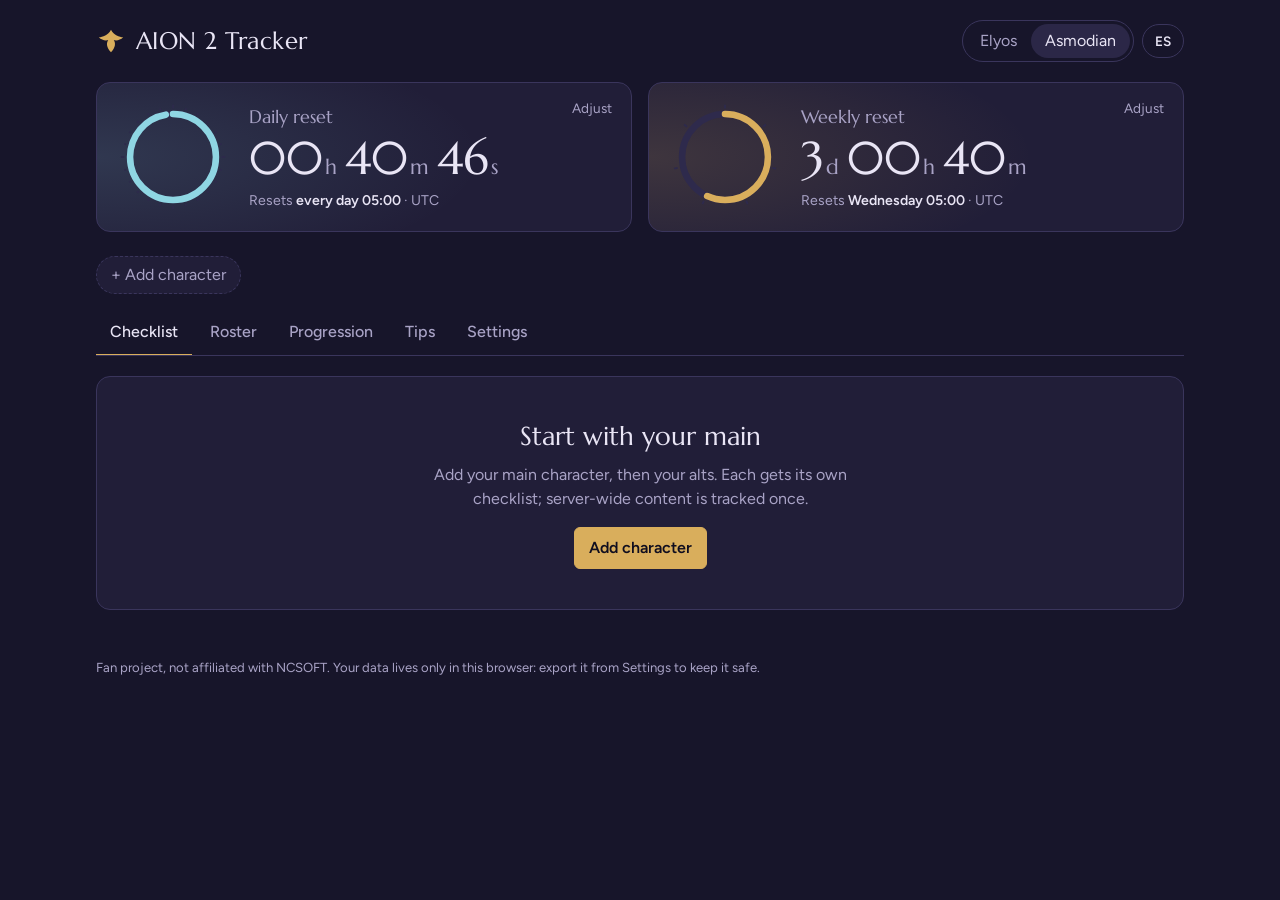
==== index.html @ 812f4cba "AION 2 Tracker: checklist diaria/semanal con contadores de reset por zona horaria" ====
<!doctype html>
<html lang="es" data-faction="asmodian">
<head>
  <meta charset="utf-8">
  <meta name="viewport" content="width=device-width, initial-scale=1">
  <title>AION 2 Tracker</title>
  <meta name="description" content="Checklist diaria y semanal de AION 2 para tu main y tus alters, con contadores de reset por zona horaria.">
  <link rel="icon" href="data:image/svg+xml,<svg xmlns='http://www.w3.org/2000/svg' viewBox='0 0 32 32'><path d='M16 4c-3 6-9 8-13 8 3 3 7 4 10 3-2 3-2 8 3 13 5-5 5-10 3-13 3 1 7 0 10-3-4 0-10-2-13-8z' fill='%23d9ae5c'/></svg>">
  <link rel="preconnect" href="https://fonts.googleapis.com">
  <link rel="preconnect" href="https://fonts.gstatic.com" crossorigin>
  <link href="https://fonts.googleapis.com/css2?family=Marcellus&family=Figtree:wght@400;500;600;700&display=swap" rel="stylesheet">
  <link rel="stylesheet" href="styles.css">
</head>
<body>
  <header class="top">
    <div class="brand">
      <svg class="brand-mark" viewBox="0 0 32 32" aria-hidden="true"><path d="M16 4c-3 6-9 8-13 8 3 3 7 4 10 3-2 3-2 8 3 13 5-5 5-10 3-13 3 1 7 0 10-3-4 0-10-2-13-8z"/></svg>
      <h1>AION 2 Tracker</h1>
    </div>
    <div class="top-actions">
      <div class="faction" role="group" aria-label="Tema">
        <button type="button" data-set-faction="elyos" data-i18n="elyos">Elyos</button>
        <button type="button" data-set-faction="asmodian" data-i18n="asmodian">Asmodian</button>
      </div>
      <button type="button" class="lang" id="langBtn">EN</button>
    </div>
  </header>

  <section class="clocks" id="clocks" aria-label="Resets"></section>

  <nav class="roster" id="roster" aria-label="Personajes"></nav>

  <nav class="tabs" role="tablist" id="tabs">
    <button role="tab" data-tab="checklist" data-i18n="tab_checklist">Checklist</button>
    <button role="tab" data-tab="overview" data-i18n="tab_overview">Roster</button>
    <button role="tab" data-tab="progress" data-i18n="tab_progress">Progresión</button>
    <button role="tab" data-tab="tips" data-i18n="tab_tips">Consejos</button>
    <button role="tab" data-tab="settings" data-i18n="tab_settings">Ajustes</button>
  </nav>

  <main id="view"></main>

  <footer class="foot">
    <p data-i18n="footer">Proyecto de fans, sin relación con NCSOFT. Tus datos se guardan solo en este navegador.</p>
  </footer>

  <dialog id="dlg"></dialog>

  <script src="data.js"></script>
  <script src="app.js"></script>
</body>
</html>
---- styles.css ----
:root {
  --font-display: "Marcellus", Georgia, serif;
  --font-body: "Figtree", system-ui, sans-serif;
  --r-sm: 6px;
  --r-lg: 14px;
}

/* Asmodian: noche del Abyss */
:root[data-faction="asmodian"] {
  --bg: #17152a;
  --bg-deep: #100e1f;
  --surface: #211e38;
  --surface-2: #2b2747;
  --line: #3a355c;
  --ink: #e9e5f5;
  --ink-soft: #a9a3c6;
  --aether: #8fd6e3;
  --gold: #d9ae5c;
  --danger: #e0707a;
  --ring-track: #2e2a4c;
  color-scheme: dark;
}

/* Elyos: cielo de Atreia */
:root[data-faction="elyos"] {
  --bg: #eaf0f3;
  --bg-deep: #dde6eb;
  --surface: #f9fbfc;
  --surface-2: #eef3f6;
  --line: #c9d6de;
  --ink: #1b2a36;
  --ink-soft: #566877;
  --aether: #16707f;
  --gold: #a0721a;
  --danger: #b43b48;
  --ring-track: #d3dee5;
  color-scheme: light;
}

* { box-sizing: border-box; }

body {
  margin: 0;
  background: var(--bg);
  color: var(--ink);
  font: 400 16px/1.5 var(--font-body);
  max-width: 1120px;
  margin-inline: auto;
  padding: 0 16px 48px;
}

h1, h2, h3 { font-family: var(--font-display); font-weight: 400; margin: 0; }
h2 { font-size: 1.6rem; }
h3 { font-size: 1.2rem; }

button, input, select, textarea { font: inherit; color: inherit; }
button { cursor: pointer; }
:focus-visible { outline: 2px solid var(--aether); outline-offset: 2px; }

.muted { color: var(--ink-soft); }

/* ---------- Top bar ---------- */
.top {
  display: flex; align-items: center; justify-content: space-between;
  gap: 12px; padding: 20px 0 8px; flex-wrap: wrap;
}
.brand { display: flex; align-items: center; gap: 10px; }
.brand h1 { font-size: 1.5rem; letter-spacing: .02em; }
.brand-mark { width: 30px; height: 30px; fill: var(--gold); }
.top-actions { display: flex; gap: 8px; align-items: center; }

.faction {
  display: inline-flex; border: 1px solid var(--line); border-radius: 999px; padding: 3px;
}
.faction button {
  border: 0; background: none; padding: 5px 14px; border-radius: 999px; color: var(--ink-soft);
}
.faction button[aria-pressed="true"] { background: var(--surface-2); color: var(--ink); }
.lang {
  border: 1px solid var(--line); background: none; border-radius: 999px; padding: 6px 12px;
  font-weight: 600; font-size: .85rem;
}

/* ---------- Reset rings (el elemento protagonista) ---------- */
.clocks {
  display: grid; grid-template-columns: 1fr 1fr; gap: 16px; margin: 12px 0 24px;
}
.clock {
  position: relative;
  display: grid; grid-template-columns: auto 1fr; align-items: center; gap: 20px;
  padding: 18px 20px;
  background:
    radial-gradient(120% 140% at 0% 50%, color-mix(in srgb, var(--aether) 14%, transparent), transparent 60%),
    var(--surface);
  border: 1px solid var(--line);
  border-radius: var(--r-lg);
}
.clock.weekly {
  background:
    radial-gradient(120% 140% at 0% 50%, color-mix(in srgb, var(--gold) 16%, transparent), transparent 60%),
    var(--surface);
}
.ring { width: 112px; height: 112px; }
.ring circle { fill: none; stroke-width: 7; }
.ring .track { stroke: var(--ring-track); }
.ring .arc { stroke: var(--aether); stroke-linecap: round; transition: stroke-dashoffset .6s ease; }
.clock.weekly .ring .arc { stroke: var(--gold); }
.ring .tick { stroke: var(--ring-track); stroke-width: 2; }
.clock h2 { font-size: 1.15rem; color: var(--ink-soft); }
.countdown {
  font-family: var(--font-display);
  font-size: clamp(2rem, 4.4vw, 2.9rem);
  line-height: 1.1;
  font-variant-numeric: tabular-nums;
  margin: 2px 0 6px;
}
.countdown small { font-size: .45em; color: var(--ink-soft); margin-left: 2px; margin-right: 8px; }
.clock-meta { font-size: .88rem; color: var(--ink-soft); }
.clock-meta b { color: var(--ink); font-weight: 600; }
.clock-edit {
  position: absolute; top: 10px; right: 10px;
  border: 1px solid transparent; background: none; border-radius: var(--r-sm);
  padding: 4px 8px; font-size: .85rem; color: var(--ink-soft);
}
.clock-edit:hover { border-color: var(--line); color: var(--ink); }

/* ---------- Roster chips ---------- */
.roster { display: flex; gap: 8px; flex-wrap: wrap; align-items: center; margin-bottom: 16px; }
.chip {
  display: inline-flex; align-items: center; gap: 8px;
  border: 1px solid var(--line); background: var(--surface);
  padding: 6px 14px 6px 6px; border-radius: 999px;
}
.chip[aria-current="true"] { border-color: var(--gold); box-shadow: inset 0 0 0 1px var(--gold); }
.chip .sigil {
  width: 28px; height: 28px; border-radius: 50%; display: grid; place-items: center;
  font-family: var(--font-display); font-size: .95rem;
  background: var(--surface-2); color: var(--aether);
}
.chip.main .sigil { color: var(--gold); }
.chip .who { display: flex; flex-direction: column; line-height: 1.15; text-align: left; }
.chip .who span { font-size: .75rem; color: var(--ink-soft); }
.chip.add { padding: 6px 14px; border-style: dashed; color: var(--ink-soft); }

/* ---------- Tabs ---------- */
.tabs {
  display: flex; gap: 4px; border-bottom: 1px solid var(--line); margin-bottom: 20px;
  overflow-x: auto; scrollbar-width: none;
}
.tabs button {
  border: 0; background: none; padding: 10px 14px; color: var(--ink-soft);
  border-bottom: 2px solid transparent; margin-bottom: -1px; white-space: nowrap; font-weight: 500;
}
.tabs button[aria-selected="true"] { color: var(--ink); border-bottom-color: var(--gold); }

/* ---------- Checklist ---------- */
.lists { display: grid; grid-template-columns: 1fr 1fr; gap: 24px; align-items: start; }
.list-head { display: flex; align-items: baseline; justify-content: space-between; gap: 12px; margin-bottom: 8px; }
.list-head .pct { font-variant-numeric: tabular-nums; color: var(--ink-soft); font-size: .9rem; }
.bar { height: 4px; background: var(--ring-track); border-radius: 2px; overflow: hidden; margin-bottom: 10px; }
.bar i { display: block; height: 100%; background: var(--aether); transition: width .4s ease; }
.weekly-list .bar i { background: var(--gold); }

.task {
  display: grid; grid-template-columns: 1fr auto; gap: 4px 12px; align-items: center;
  padding: 12px 0; border-bottom: 1px solid var(--line);
}
.task:last-child { border-bottom: 0; }
.task .t-name { font-weight: 600; display: flex; gap: 8px; align-items: center; flex-wrap: wrap; }
.task.done .t-name { color: var(--ink-soft); text-decoration: line-through; text-decoration-color: var(--line); }
.task .t-desc { grid-column: 1 / -1; font-size: .85rem; color: var(--ink-soft); max-width: 62ch; }
.badge {
  font-size: .72rem; font-weight: 600; padding: 1px 8px; border-radius: 999px;
  border: 1px solid var(--line); color: var(--ink-soft); text-decoration: none;
}
.badge.shared { color: var(--gold); border-color: color-mix(in srgb, var(--gold) 45%, transparent); }
.t-ctrl { display: flex; align-items: center; gap: 6px; }

/* Cargas: una piedra por uso */
.pips { display: flex; gap: 4px; flex-wrap: wrap; justify-content: flex-end; max-width: 190px; }
.pip {
  width: 18px; height: 18px; padding: 0; border-radius: 50%;
  border: 1.5px solid var(--line); background: transparent;
}
.pip.on { background: var(--aether); border-color: var(--aether); }
.weekly-list .pip.on { background: var(--gold); border-color: var(--gold); }
.pip.single { width: 24px; height: 24px; border-radius: var(--r-sm); position: relative; }
.pip.single.on::after {
  content: ""; position: absolute; left: 7px; top: 3px; width: 6px; height: 11px;
  border: solid var(--bg); border-width: 0 2.5px 2.5px 0; transform: rotate(45deg);
}
.stepper { display: inline-flex; align-items: center; border: 1px solid var(--line); border-radius: var(--r-sm); }
.stepper button { border: 0; background: none; width: 30px; height: 30px; }
.stepper output { min-width: 52px; text-align: center; font-variant-numeric: tabular-nums; font-size: .9rem; }
.icon-btn {
  border: 0; background: none; color: var(--ink-soft); padding: 4px 6px; border-radius: var(--r-sm); font-size: .8rem;
}
.icon-btn:hover { color: var(--ink); background: var(--surface-2); }
.list-foot { display: flex; gap: 8px; flex-wrap: wrap; margin-top: 10px; }

/* ---------- Generic ---------- */
.btn {
  border: 1px solid var(--line); background: var(--surface); border-radius: var(--r-sm);
  padding: 8px 14px; font-weight: 500;
}
.btn:hover { border-color: var(--ink-soft); }
.btn.primary { background: var(--gold); border-color: var(--gold); color: var(--bg-deep); font-weight: 600; }
.btn.danger { color: var(--danger); }
.btn.small { padding: 4px 10px; font-size: .85rem; }

.panel { background: var(--surface); border: 1px solid var(--line); border-radius: var(--r-lg); padding: 20px; }
.stack > * + * { margin-top: 16px; }
.grid2 { display: grid; grid-template-columns: 1fr 1fr; gap: 20px; align-items: start; }

label.field { display: flex; flex-direction: column; gap: 4px; font-size: .88rem; color: var(--ink-soft); }
input[type="text"], input[type="number"], input[type="date"], input:not([type]), select, textarea {
  background: var(--bg); border: 1px solid var(--line); border-radius: var(--r-sm); padding: 8px 10px; color: var(--ink);
}
.row { display: flex; gap: 10px; flex-wrap: wrap; align-items: end; }
.row > .field { flex: 1 1 140px; }

.empty { padding: 40px 20px; text-align: center; }
.empty p { max-width: 44ch; margin: 8px auto 16px; color: var(--ink-soft); }

/* Overview table */
.table-wrap { overflow-x: auto; }
table.matrix { border-collapse: collapse; width: 100%; font-size: .9rem; }
.matrix th, .matrix td { padding: 8px 10px; border-bottom: 1px solid var(--line); text-align: center; white-space: nowrap; }
.matrix th:first-child, .matrix td:first-child { text-align: left; position: sticky; left: 0; background: var(--bg); }
.matrix thead th { font-weight: 600; color: var(--ink-soft); font-size: .8rem; }
.matrix .full { color: var(--aether); font-weight: 600; }
.matrix .part { color: var(--gold); }
.matrix .hidden { color: var(--line); }

/* Progress */
.cp-now { font-family: var(--font-display); font-size: 2.6rem; line-height: 1; font-variant-numeric: tabular-nums; }
.spark { width: 100%; height: 90px; display: block; margin-top: 12px; }
.spark path.line { fill: none; stroke: var(--aether); stroke-width: 2; }
.spark path.area { fill: color-mix(in srgb, var(--aether) 14%, transparent); stroke: none; }
.spark line.gate { stroke: var(--gold); stroke-dasharray: 3 4; stroke-width: 1; }
.gates { list-style: none; padding: 0; margin: 12px 0 0; font-size: .9rem; }
.gates li { display: flex; gap: 10px; padding: 4px 0; }
.gates li b { font-variant-numeric: tabular-nums; min-width: 3.5em; }
.gates li.reached { color: var(--ink-soft); }
.gates li.reached b { color: var(--aether); }
.ms-group h3 { margin-bottom: 6px; }
.check { display: flex; gap: 10px; align-items: center; padding: 5px 0; }
.check input { width: 18px; height: 18px; accent-color: var(--aether); }
.goal { display: flex; gap: 10px; align-items: center; padding: 5px 0; }
.goal span { flex: 1; }
.goal.done span { text-decoration: line-through; color: var(--ink-soft); }

/* Tips */
.tips { columns: 2 320px; column-gap: 20px; }
.tip { break-inside: avoid; margin-bottom: 20px; }
.tip ul { margin: 8px 0 0; padding-left: 18px; }
.tip li { margin-bottom: 6px; max-width: 60ch; }
.tip li::marker { color: var(--gold); }

/* Dialog */
dialog {
  border: 1px solid var(--line); border-radius: var(--r-lg); background: var(--surface); color: var(--ink);
  padding: 24px; width: min(460px, calc(100vw - 32px));
}
dialog::backdrop { background: rgb(8 6 20 / .6); }
dialog h2 { margin-bottom: 16px; font-size: 1.4rem; }
dialog .actions { display: flex; justify-content: flex-end; gap: 8px; margin-top: 20px; }
.presets { display: flex; gap: 6px; flex-wrap: wrap; }
.hint { font-size: .82rem; color: var(--ink-soft); margin: 4px 0 0; }

.foot { margin-top: 48px; font-size: .82rem; color: var(--ink-soft); }

@media (max-width: 760px) {
  .clocks, .lists, .grid2 { grid-template-columns: 1fr; }
  .ring { width: 84px; height: 84px; }
  .clock { gap: 14px; padding: 16px; }
  .pips { max-width: 140px; }
}

@media (prefers-reduced-motion: reduce) {
  * { transition: none !important; }
}

/* Evita desbordes horizontales en grids */
.lists > *, .grid2 > *, .clock > div { min-width: 0; }
.clock-meta { overflow-wrap: anywhere; }
.task .icon-btn[data-toggle-hide] { opacity: .5; }
.task:hover .icon-btn[data-toggle-hide], .icon-btn[data-toggle-hide]:focus-visible { opacity: 1; }

@media (max-width: 560px) {
  .top { padding-top: 14px; }
  .brand h1 { font-size: 1.25rem; }
  .task { grid-template-columns: 1fr; }
  .t-ctrl { justify-content: space-between; }
  .pips { justify-content: flex-start; max-width: none; }
  .clock-edit { top: 6px; right: 6px; }
}
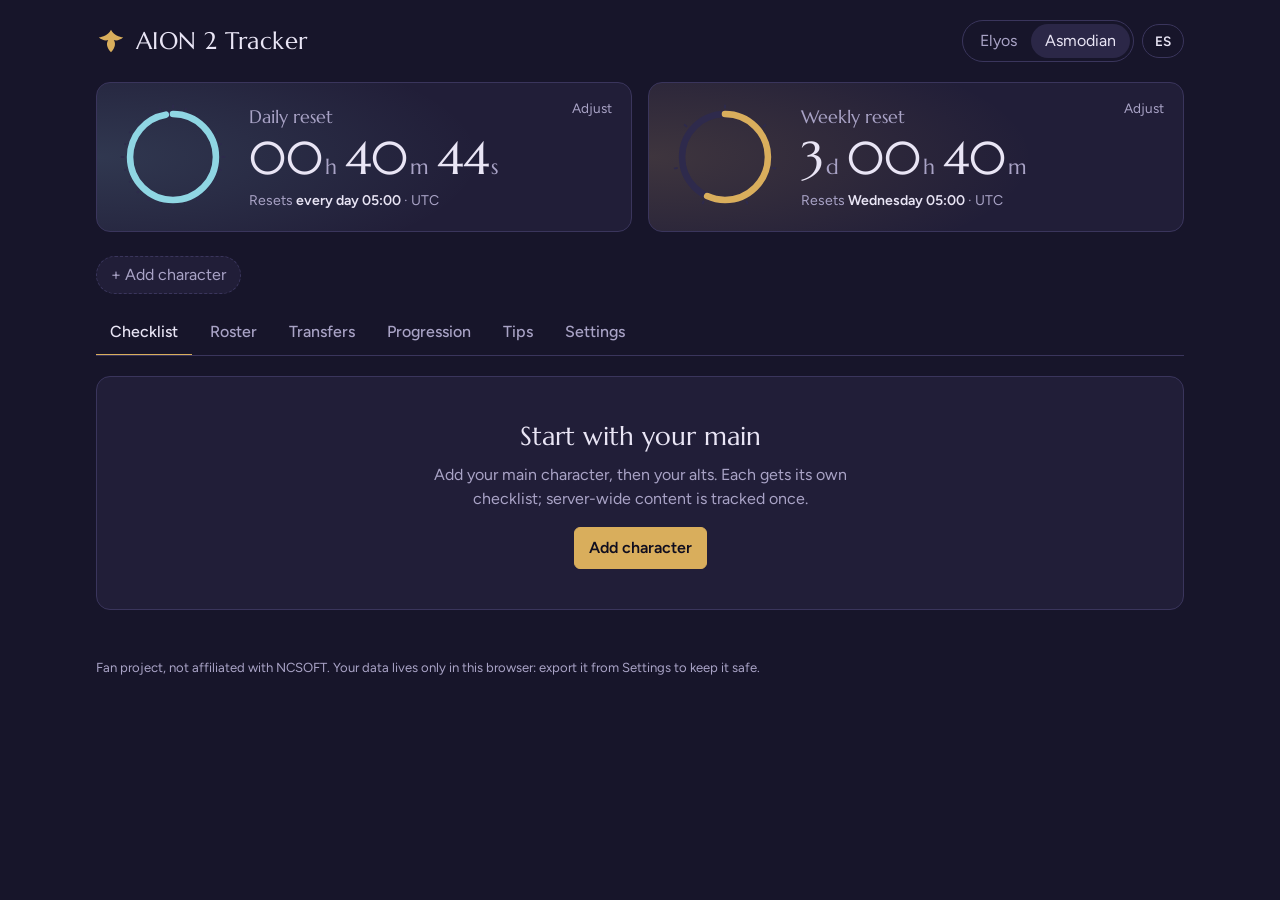
==== commit be5e73b1: "Pestaña Traspasos: Kinah por personaje, envío de alters al main y guía de materiales transferibles" ====
--- a/index.html
+++ b/index.html
@@ -33,6 +33,7 @@
   <nav class="tabs" role="tablist" id="tabs">
     <button role="tab" data-tab="checklist" data-i18n="tab_checklist">Checklist</button>
     <button role="tab" data-tab="overview" data-i18n="tab_overview">Roster</button>
+    <button role="tab" data-tab="transfers" data-i18n="tab_transfers">Traspasos</button>
     <button role="tab" data-tab="progress" data-i18n="tab_progress">Progresión</button>
     <button role="tab" data-tab="tips" data-i18n="tab_tips">Consejos</button>
     <button role="tab" data-tab="settings" data-i18n="tab_settings">Ajustes</button>
--- a/styles.css
+++ b/styles.css
@@ -295,3 +295,21 @@
   .pips { justify-content: flex-start; max-width: none; }
   .clock-edit { top: 6px; right: 6px; }
 }
+.tasks-table td:nth-child(2) { text-align: left; white-space: normal; }
+
+/* Traspasos */
+.kinah-table td:first-child { white-space: nowrap; }
+.kinah-table input.amt { width: 120px; text-align: right; font-variant-numeric: tabular-nums; }
+.kinah-table input.amt:invalid { border-color: var(--danger); }
+.k-total { color: var(--gold); font-variant-numeric: tabular-nums; }
+.xfer-grid { display: grid; grid-template-columns: repeat(3, 1fr); gap: 16px; align-items: start; }
+.xfer-grid > * { min-width: 0; }
+.xfer h3 { margin-bottom: 4px; }
+.xfer.worth h3 { color: var(--aether); }
+.xfer.no h3 { color: var(--danger); }
+.xfer-item { padding: 10px 0; border-bottom: 1px solid var(--line); }
+.xfer-item:last-child { border-bottom: 0; }
+.xfer-item .t-desc { font-size: .85rem; color: var(--ink-soft); margin-top: 2px; }
+@media (max-width: 900px) { .xfer-grid { grid-template-columns: 1fr; } }
+.panel .matrix th:first-child, .panel .matrix td:first-child { background: var(--surface); }
+.badge { white-space: nowrap; }
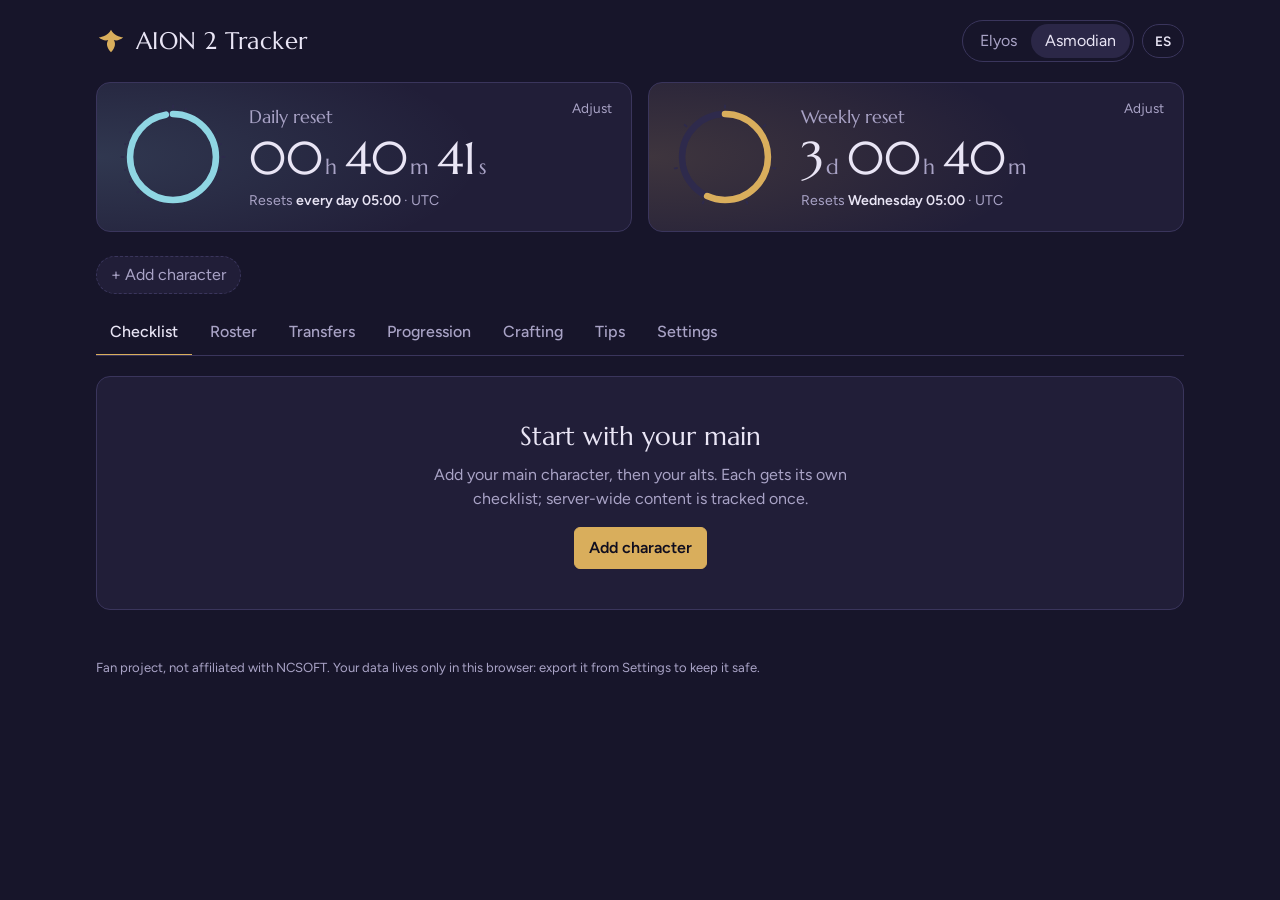
==== commit be93802d: "Pestaña Crafteo: recetas globales de questlog, plan de crafteo con lista de materiales y recomendaci" ====
--- a/index.html
+++ b/index.html
@@ -35,6 +35,7 @@
     <button role="tab" data-tab="overview" data-i18n="tab_overview">Roster</button>
     <button role="tab" data-tab="transfers" data-i18n="tab_transfers">Traspasos</button>
     <button role="tab" data-tab="progress" data-i18n="tab_progress">Progresión</button>
+    <button role="tab" data-tab="craft" data-i18n="tab_craft">Crafteo</button>
     <button role="tab" data-tab="tips" data-i18n="tab_tips">Consejos</button>
     <button role="tab" data-tab="settings" data-i18n="tab_settings">Ajustes</button>
   </nav>
@@ -48,6 +49,7 @@
   <dialog id="dlg"></dialog>
 
   <script src="data.js"></script>
+  <script src="craft.js"></script>
   <script src="app.js"></script>
 </body>
 </html>
--- a/styles.css
+++ b/styles.css
@@ -313,3 +313,93 @@
 @media (max-width: 900px) { .xfer-grid { grid-template-columns: 1fr; } }
 .panel .matrix th:first-child, .panel .matrix td:first-child { background: var(--surface); }
 .badge { white-space: nowrap; }
+
+/* Progresión */
+.il-hero {
+  display: grid; grid-template-columns: auto 1fr auto; gap: 16px 28px; align-items: center; margin-bottom: 20px;
+}
+.il-now h3 { font-size: 1rem; color: var(--ink-soft); }
+.il-sub { margin: 4px 0 0; font-size: .85rem; }
+.il-next { margin: 0 0 22px; font-size: .92rem; color: var(--ink-soft); }
+.il-next b { color: var(--ink); font-weight: 600; }
+.il-track { position: relative; height: 8px; background: var(--ring-track); border-radius: 4px; margin: 0 14px 26px 6px; }
+.il-fill { position: absolute; inset: 0 auto 0 0; background: linear-gradient(90deg, color-mix(in srgb, var(--aether) 55%, transparent), var(--aether)); border-radius: 4px; transition: width .6s ease; }
+.il-gate { position: absolute; top: -5px; transform: translateX(-50%); display: flex; flex-direction: column; align-items: center; gap: 6px; }
+.il-gate i { width: 3px; height: 18px; border-radius: 2px; background: var(--line); }
+.il-gate.reached i { background: var(--gold); }
+.il-gate b { font-size: .72rem; font-weight: 600; color: var(--ink-soft); font-variant-numeric: tabular-nums; }
+.il-gate.reached b { color: var(--gold); }
+.il-form { display: flex; gap: 8px; }
+.il-form input { flex: 1; min-width: 0; }
+.il-hero .il-form input { width: 170px; }
+.il-history { grid-column: 1 / -1; }
+.prog-grid { display: grid; grid-template-columns: 1.6fr 1fr; gap: 20px; align-items: start; }
+.prog-grid > * { min-width: 0; }
+
+.stages { margin-top: 12px; }
+.stage { border-top: 1px solid var(--line); }
+.stage summary {
+  display: grid; grid-template-columns: 7.5em 1fr auto; gap: 12px; align-items: baseline;
+  padding: 12px 0; cursor: pointer; list-style: none;
+}
+.stage summary::-webkit-details-marker { display: none; }
+.stage-range { font-family: var(--font-display); font-variant-numeric: tabular-nums; color: var(--ink-soft); }
+.stage-title { font-weight: 600; }
+.stage-count { font-size: .85rem; color: var(--ink-soft); font-variant-numeric: tabular-nums; }
+.stage.current .stage-range { color: var(--aether); }
+.stage.past .stage-title { color: var(--ink-soft); }
+.badge.here { color: var(--aether); border-color: color-mix(in srgb, var(--aether) 50%, transparent); }
+.check.step { align-items: flex-start; padding: 6px 0 6px calc(7.5em + 12px); }
+.check.step input { margin-top: 3px; flex: none; }
+.stage[open] { padding-bottom: 10px; }
+.pro-tips { margin: 10px 0 0; padding-left: 18px; }
+.pro-tips li { margin-bottom: 8px; max-width: 70ch; }
+.pro-tips li::marker { color: var(--gold); }
+
+@media (max-width: 900px) {
+  .il-hero { grid-template-columns: 1fr; }
+  .il-hero .il-form input { width: auto; }
+  .prog-grid { grid-template-columns: 1fr; }
+  .stage summary { grid-template-columns: 1fr auto; }
+  .stage-range { grid-column: 1 / -1; }
+  .check.step { padding-left: 0; }
+}
+.il-next { margin-bottom: 30px; }
+.il-track { margin-bottom: 30px; }
+.il-gate b { position: absolute; top: 24px; white-space: nowrap; }
+.il-gate.up b { top: auto; bottom: 24px; }
+.il-hero .il-form input { width: 150px; }
+.il-hero .il-form input { width: 175px; }
+
+/* Crafteo */
+.craft-grid { display: grid; grid-template-columns: 1.2fr 1fr; gap: 20px; align-items: start; }
+.craft-grid > * { min-width: 0; }
+.rc-filters { margin: 12px 0 6px; }
+.rc-filters input[type="search"] { width: 100%; }
+.rc-row { display: grid; grid-template-columns: 36px 1fr auto; gap: 12px; align-items: center; padding: 8px 0; border-bottom: 1px solid var(--line); }
+.rc-row:last-child { border-bottom: 0; }
+.rc-main { display: flex; flex-direction: column; min-width: 0; }
+.rc-name { font-weight: 600; text-decoration: none; overflow-wrap: anywhere; }
+a.rc-name:hover { text-decoration: underline; }
+.rc-meta { font-size: .8rem; color: var(--ink-soft); }
+.ic { width: 36px; height: 36px; border-radius: var(--r-sm); background: var(--surface-2); border: 1px solid var(--line); display: inline-block; flex: none; object-fit: cover; }
+.rc-rec h4 { font-family: var(--font-display); font-weight: 400; font-size: 1.05rem; margin: 18px 0 4px; }
+.rc-mats td:first-child { white-space: normal; }
+.rc-mat { display: flex; align-items: center; gap: 10px; }
+.rc-mat .ic { width: 28px; height: 28px; }
+.rc-mat a { text-decoration: none; }
+.rc-mat a:hover { text-decoration: underline; }
+.rc-mats input.amt { width: 84px; text-align: right; }
+.rc-mats tr.ok td { color: var(--ink-soft); }
+.rc-done { color: var(--aether); font-weight: 600; margin: 6px 0; }
+
+/* Color por grado del item */
+.g11 { color: var(--ink); }
+.g21 { color: #4fae63; }
+.g31 { color: #4b8fe0; }
+.g41 { color: var(--gold); }
+:root[data-faction="elyos"] .g21 { color: #2f7f43; }
+:root[data-faction="elyos"] .g31 { color: #2462b0; }
+
+@media (max-width: 900px) { .craft-grid { grid-template-columns: 1fr; } }
+.rc-filters > .field:first-child { flex-basis: 100%; }
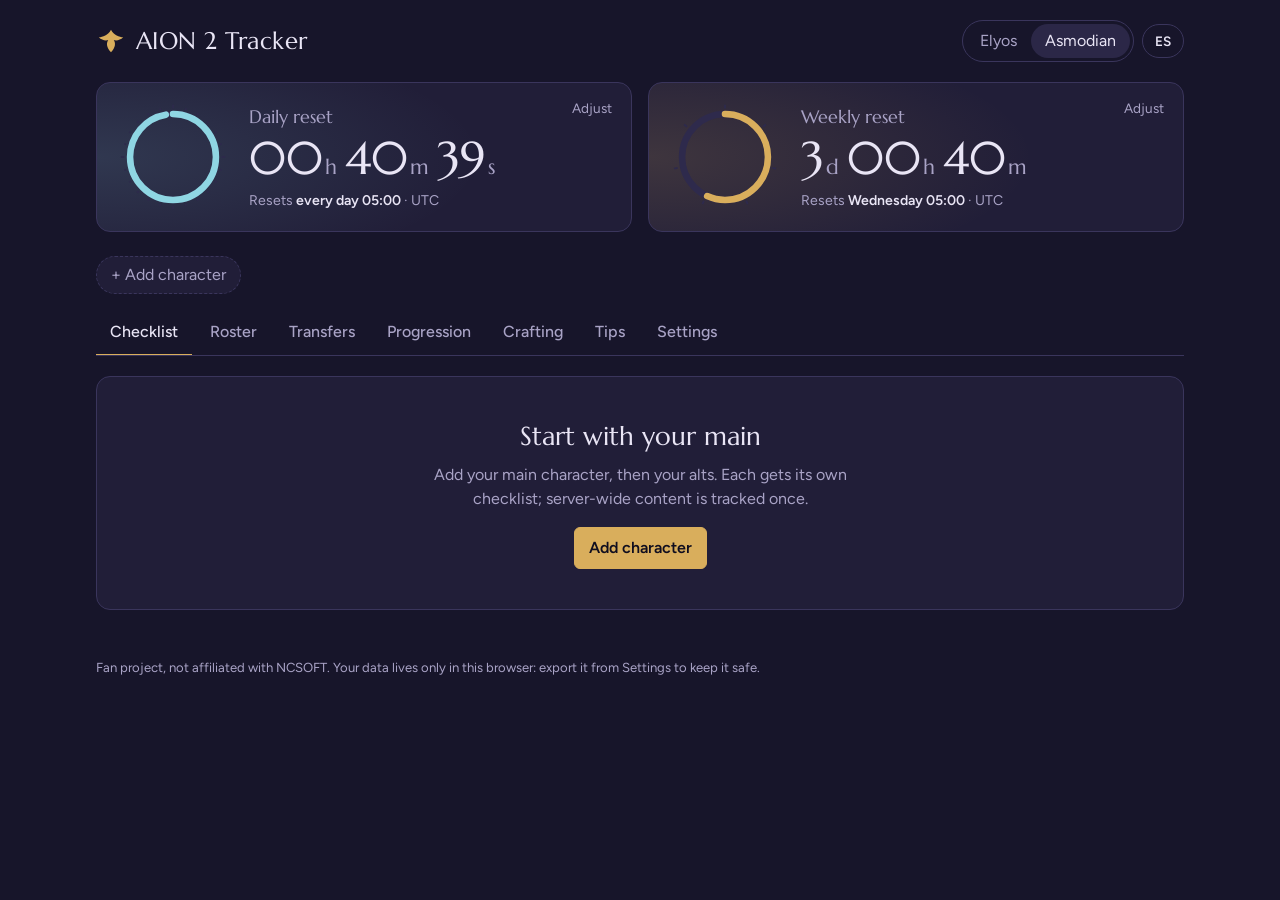
==== commit 62436df6: "Fuentes locales en vez de Google Fonts; se saca el botón Ocultar de cada tarea" ====
--- a/index.html
+++ b/index.html
@@ -6,9 +6,8 @@
   <title>AION 2 Tracker</title>
   <meta name="description" content="Checklist diaria y semanal de AION 2 para tu main y tus alters, con contadores de reset por zona horaria.">
   <link rel="icon" href="data:image/svg+xml,<svg xmlns='http://www.w3.org/2000/svg' viewBox='0 0 32 32'><path d='M16 4c-3 6-9 8-13 8 3 3 7 4 10 3-2 3-2 8 3 13 5-5 5-10 3-13 3 1 7 0 10-3-4 0-10-2-13-8z' fill='%23d9ae5c'/></svg>">
-  <link rel="preconnect" href="https://fonts.googleapis.com">
-  <link rel="preconnect" href="https://fonts.gstatic.com" crossorigin>
-  <link href="https://fonts.googleapis.com/css2?family=Marcellus&family=Figtree:wght@400;500;600;700&display=swap" rel="stylesheet">
+  <link rel="preload" href="fonts/figtree-latin.woff2" as="font" type="font/woff2" crossorigin>
+  <link rel="preload" href="fonts/marcellus-latin.woff2" as="font" type="font/woff2" crossorigin>
   <link rel="stylesheet" href="styles.css">
 </head>
 <body>
--- a/styles.css
+++ b/styles.css
@@ -1,3 +1,7 @@
+/* Fuentes locales (SIL OFL, ver fonts/): sin pedidos a Google. Subset latin; Figtree es variable 400-700 */
+@font-face { font-family: "Figtree"; font-style: normal; font-weight: 400 700; font-display: swap; src: url(fonts/figtree-latin.woff2) format("woff2"); }
+@font-face { font-family: "Marcellus"; font-style: normal; font-weight: 400; font-display: swap; src: url(fonts/marcellus-latin.woff2) format("woff2"); }
+
 :root {
   --font-display: "Marcellus", Georgia, serif;
   --font-body: "Figtree", system-ui, sans-serif;
@@ -284,8 +288,6 @@
 /* Evita desbordes horizontales en grids */
 .lists > *, .grid2 > *, .clock > div { min-width: 0; }
 .clock-meta { overflow-wrap: anywhere; }
-.task .icon-btn[data-toggle-hide] { opacity: .5; }
-.task:hover .icon-btn[data-toggle-hide], .icon-btn[data-toggle-hide]:focus-visible { opacity: 1; }
 
 @media (max-width: 560px) {
   .top { padding-top: 14px; }
@@ -403,3 +405,14 @@
 
 @media (max-width: 900px) { .craft-grid { grid-template-columns: 1fr; } }
 .rc-filters > .field:first-child { flex-basis: 100%; }
+/* Las etapas se abren solo desde el rango de Item Level */
+.stage summary { cursor: default; }
+.stage-range { cursor: pointer; display: inline-flex; align-items: center; gap: 6px; }
+.stage-range::before { content: ""; width: 0; height: 0; border-left: 5px solid currentColor; border-top: 4px solid transparent; border-bottom: 4px solid transparent; transition: transform .15s ease; }
+.stage[open] .stage-range::before { transform: rotate(90deg); }
+.stage-range:hover { color: var(--ink); }
+.stage summary:focus-visible { outline: none; }
+.stage summary:focus-visible .stage-range { outline: 2px solid var(--aether); outline-offset: 2px; border-radius: 2px; }
+.stage summary { grid-template-columns: 8.5em 1fr auto; }
+.check.step { padding-left: calc(8.5em + 12px); }
+@media (max-width: 900px) { .stage summary { grid-template-columns: 1fr auto; } .check.step { padding-left: 0; } }
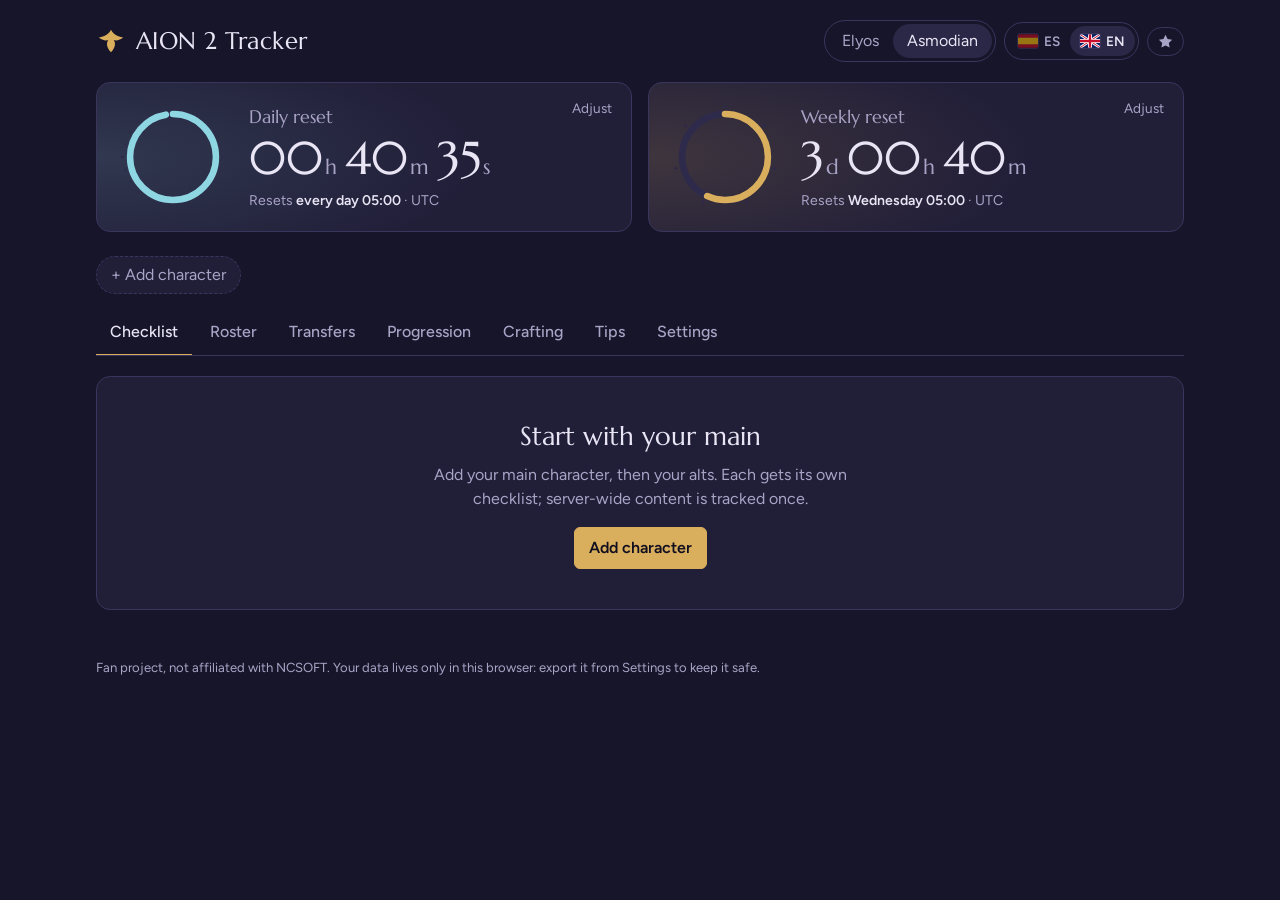
==== commit 74c9bc20: "Header: selector de idioma con banderas y botón de estrella de GitHub con contador" ====
--- a/index.html
+++ b/index.html
@@ -21,7 +21,13 @@
         <button type="button" data-set-faction="elyos" data-i18n="elyos">Elyos</button>
         <button type="button" data-set-faction="asmodian" data-i18n="asmodian">Asmodian</button>
       </div>
-      <button type="button" class="lang" id="langBtn">EN</button>
+      <div class="seg langs" role="group" aria-label="Idioma">
+        <button type="button" data-lang="es"><svg class="flag" viewBox="0 0 3 2" aria-hidden="true"><path fill="#c60b1e" d="M0 0h3v2H0z"/><path fill="#ffc400" d="M0 .5h3v1H0z"/></svg>ES</button>
+        <button type="button" data-lang="en"><svg class="flag" viewBox="0 0 60 40" aria-hidden="true"><clipPath id="fl-uk"><path d="M0 0h60v40H0z"/></clipPath><g clip-path="url(#fl-uk)"><path fill="#012169" d="M0 0h60v40H0z"/><path stroke="#fff" stroke-width="8" d="M0 0l60 40M60 0L0 40"/><path stroke="#c8102e" stroke-width="3" d="M0 0l60 40M60 0L0 40"/><path stroke="#fff" stroke-width="12" d="M30 0v40M0 20h60"/><path stroke="#c8102e" stroke-width="7" d="M30 0v40M0 20h60"/></g></svg>EN</button>
+      </div>
+      <a class="star" id="starLink" href="https://github.com/aion2-tracker/Aion2-DailiesTracker" target="_blank" rel="noopener">
+        <svg viewBox="0 0 16 16" aria-hidden="true"><path d="M8 .9l2.2 4.5 4.9.7-3.6 3.5.9 4.9L8 12.2l-4.4 2.3.9-4.9L.9 6.1l4.9-.7z"/></svg><span id="starCount"></span>
+      </a>
     </div>
   </header>
 
--- a/styles.css
+++ b/styles.css
@@ -71,19 +71,26 @@
 .brand { display: flex; align-items: center; gap: 10px; }
 .brand h1 { font-size: 1.5rem; letter-spacing: .02em; }
 .brand-mark { width: 30px; height: 30px; fill: var(--gold); }
-.top-actions { display: flex; gap: 8px; align-items: center; }
-
-.faction {
+.top-actions { display: flex; gap: 8px; align-items: center; flex-wrap: wrap; }
+
+.faction, .seg {
   display: inline-flex; border: 1px solid var(--line); border-radius: 999px; padding: 3px;
 }
-.faction button {
+.faction button, .seg button {
   border: 0; background: none; padding: 5px 14px; border-radius: 999px; color: var(--ink-soft);
 }
-.faction button[aria-pressed="true"] { background: var(--surface-2); color: var(--ink); }
-.lang {
-  border: 1px solid var(--line); background: none; border-radius: 999px; padding: 6px 12px;
-  font-weight: 600; font-size: .85rem;
-}
+.faction button[aria-pressed="true"], .seg button[aria-pressed="true"] { background: var(--surface-2); color: var(--ink); }
+.langs button { display: inline-flex; align-items: center; gap: 6px; padding: 5px 10px; font-weight: 600; font-size: .85rem; }
+.langs button[aria-pressed="false"] .flag { opacity: .55; }
+.flag { width: 20px; height: 14px; border-radius: 2px; box-shadow: 0 0 0 1px var(--line); }
+/* Estrella de GitHub: discreta, se ilumina al pasar el mouse */
+.star {
+  display: inline-flex; align-items: center; gap: 5px; padding: 6px 10px; border: 1px solid var(--line);
+  border-radius: 999px; color: var(--ink-soft); text-decoration: none; font-size: .85rem; font-weight: 600;
+}
+.star svg { width: 15px; height: 15px; fill: currentColor; }
+.star:hover, .star:focus-visible { color: var(--gold); border-color: var(--gold); }
+.star span:empty { display: none; }
 
 /* ---------- Reset rings (el elemento protagonista) ---------- */
 .clocks {
@@ -292,6 +299,10 @@
 @media (max-width: 560px) {
   .top { padding-top: 14px; }
   .brand h1 { font-size: 1.25rem; }
+  .top-actions { gap: 6px; }
+  .faction button { padding: 5px 10px; }
+  .langs button { padding: 5px 7px; }
+  .star { padding: 6px 8px; }
   .task { grid-template-columns: 1fr; }
   .t-ctrl { justify-content: space-between; }
   .pips { justify-content: flex-start; max-width: none; }
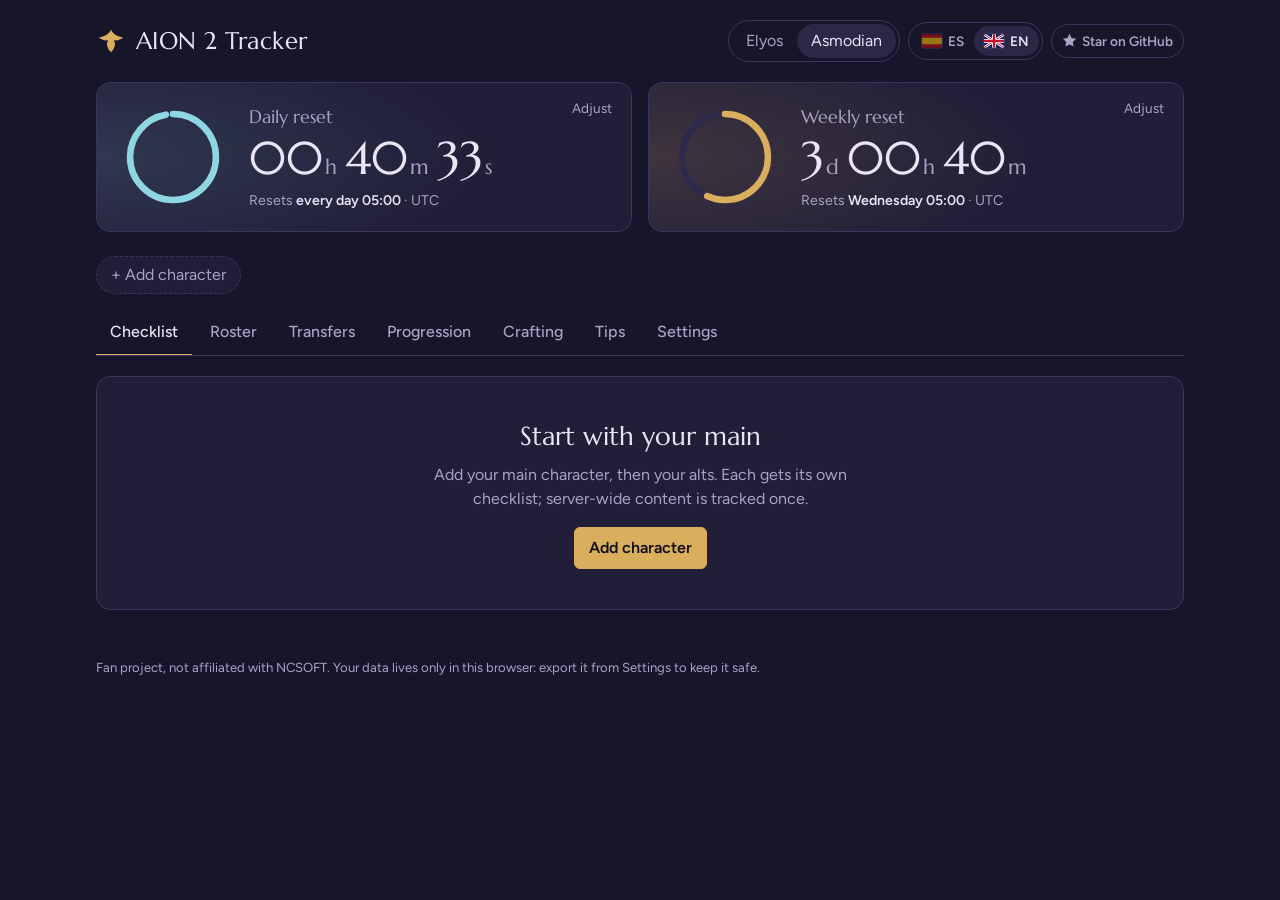
==== commit c6617477: "Botón de estrella con texto visible (se oculta en celular)" ====
--- a/index.html
+++ b/index.html
@@ -26,7 +26,7 @@
         <button type="button" data-lang="en"><svg class="flag" viewBox="0 0 60 40" aria-hidden="true"><clipPath id="fl-uk"><path d="M0 0h60v40H0z"/></clipPath><g clip-path="url(#fl-uk)"><path fill="#012169" d="M0 0h60v40H0z"/><path stroke="#fff" stroke-width="8" d="M0 0l60 40M60 0L0 40"/><path stroke="#c8102e" stroke-width="3" d="M0 0l60 40M60 0L0 40"/><path stroke="#fff" stroke-width="12" d="M30 0v40M0 20h60"/><path stroke="#c8102e" stroke-width="7" d="M30 0v40M0 20h60"/></g></svg>EN</button>
       </div>
       <a class="star" id="starLink" href="https://github.com/aion2-tracker/Aion2-DailiesTracker" target="_blank" rel="noopener">
-        <svg viewBox="0 0 16 16" aria-hidden="true"><path d="M8 .9l2.2 4.5 4.9.7-3.6 3.5.9 4.9L8 12.2l-4.4 2.3.9-4.9L.9 6.1l4.9-.7z"/></svg><span id="starCount"></span>
+        <svg viewBox="0 0 16 16" aria-hidden="true"><path d="M8 .9l2.2 4.5 4.9.7-3.6 3.5.9 4.9L8 12.2l-4.4 2.3.9-4.9L.9 6.1l4.9-.7z"/></svg><span class="star-label" data-i18n="star">Dar estrella en GitHub</span><span id="starCount"></span>
       </a>
     </div>
   </header>
--- a/styles.css
+++ b/styles.css
@@ -91,6 +91,7 @@
 .star svg { width: 15px; height: 15px; fill: currentColor; }
 .star:hover, .star:focus-visible { color: var(--gold); border-color: var(--gold); }
 .star span:empty { display: none; }
+.star-label + span { padding-left: 7px; border-left: 1px solid var(--line); }
 
 /* ---------- Reset rings (el elemento protagonista) ---------- */
 .clocks {
@@ -303,6 +304,8 @@
   .faction button { padding: 5px 10px; }
   .langs button { padding: 5px 7px; }
   .star { padding: 6px 8px; }
+  .star-label { display: none; }
+  .star-label + span { padding-left: 0; border-left: 0; }
   .task { grid-template-columns: 1fr; }
   .t-ctrl { justify-content: space-between; }
   .pips { justify-content: flex-start; max-width: none; }
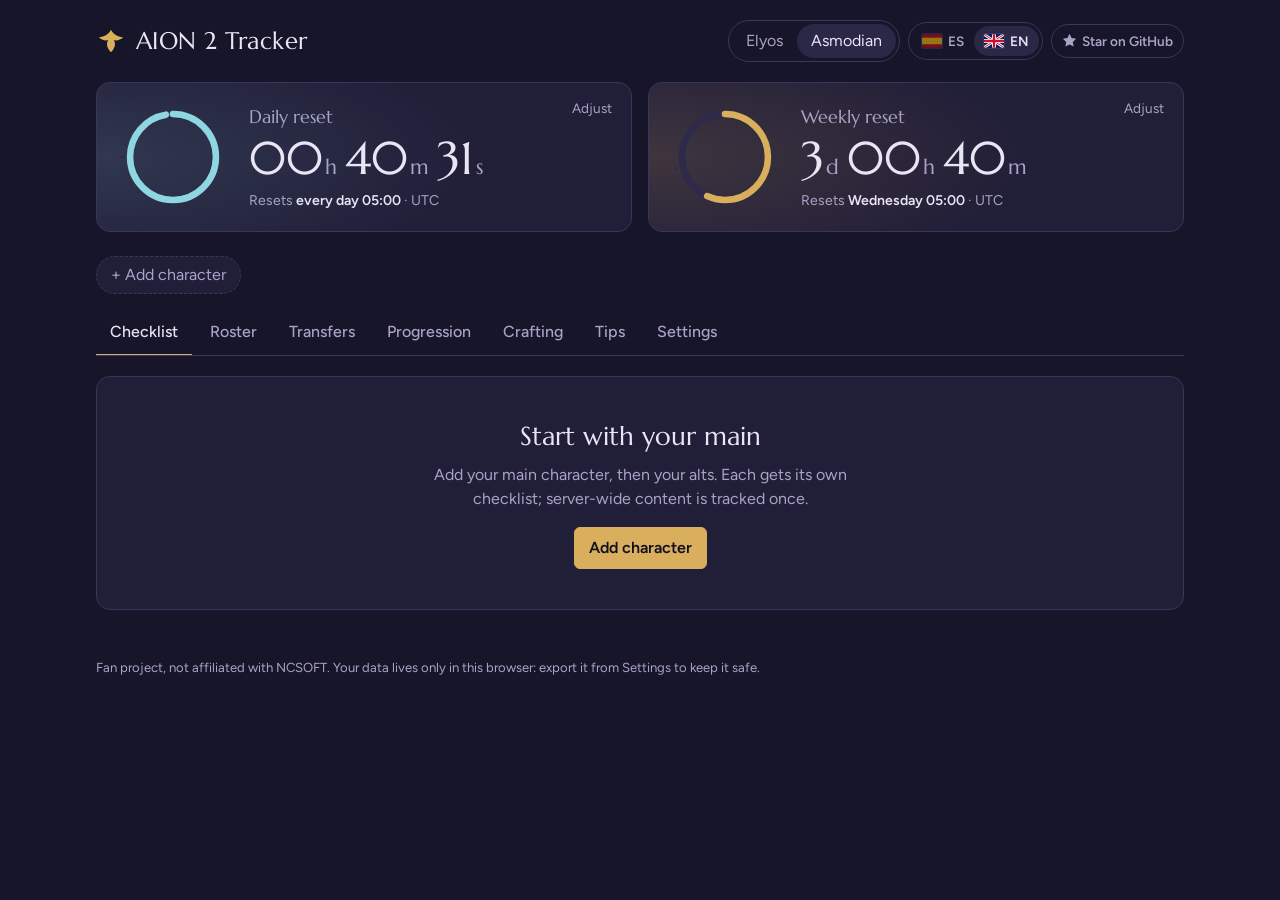
==== commit d338db8e: "Vista previa al compartir el link (Open Graph) con imagen generada desde tools/og-card.html" ====
--- a/index.html
+++ b/index.html
@@ -5,6 +5,20 @@
   <meta name="viewport" content="width=device-width, initial-scale=1">
   <title>AION 2 Tracker</title>
   <meta name="description" content="Checklist diaria y semanal de AION 2 para tu main y tus alters, con contadores de reset por zona horaria.">
+  <!-- Vista previa al compartir el link (Discord, Reddit, WhatsApp, X). La imagen se genera con tools/og-image.mjs -->
+  <meta property="og:type" content="website">
+  <meta property="og:site_name" content="AION 2 Tracker">
+  <meta property="og:title" content="AION 2 Tracker">
+  <meta property="og:description" content="Dailies y weeklies de AION 2 (global) para tu main y tus alters, con contadores de reset. Daily &amp; weekly checklist for your whole roster.">
+  <meta property="og:url" content="https://aion2-tracker.github.io/Aion2-DailiesTracker/">
+  <meta property="og:image" content="https://aion2-tracker.github.io/Aion2-DailiesTracker/og.png">
+  <meta property="og:image:width" content="1200">
+  <meta property="og:image:height" content="630">
+  <meta property="og:image:alt" content="AION 2 Tracker: checklist diaria y semanal con contadores de reset">
+  <meta property="og:locale" content="es_LA">
+  <meta property="og:locale:alternate" content="en_US">
+  <meta name="twitter:card" content="summary_large_image">
+  <meta name="theme-color" content="#17152a">
   <link rel="icon" href="data:image/svg+xml,<svg xmlns='http://www.w3.org/2000/svg' viewBox='0 0 32 32'><path d='M16 4c-3 6-9 8-13 8 3 3 7 4 10 3-2 3-2 8 3 13 5-5 5-10 3-13 3 1 7 0 10-3-4 0-10-2-13-8z' fill='%23d9ae5c'/></svg>">
   <link rel="preload" href="fonts/figtree-latin.woff2" as="font" type="font/woff2" crossorigin>
   <link rel="preload" href="fonts/marcellus-latin.woff2" as="font" type="font/woff2" crossorigin>
--- a/styles.css
+++ b/styles.css
@@ -27,17 +27,17 @@
 
 /* Elyos: cielo de Atreia */
 :root[data-faction="elyos"] {
-  --bg: #eaf0f3;
-  --bg-deep: #dde6eb;
-  --surface: #f9fbfc;
-  --surface-2: #eef3f6;
-  --line: #c9d6de;
+  --bg: #bcc6cd;
+  --bg-deep: #afbac2;
+  --surface: #ccd4da;
+  --surface-2: #c1cad1;
+  --line: #9aaab5;
   --ink: #1b2a36;
-  --ink-soft: #566877;
-  --aether: #16707f;
-  --gold: #a0721a;
-  --danger: #b43b48;
-  --ring-track: #d3dee5;
+  --ink-soft: #3e4e5b;
+  --aether: #0b525e;
+  --gold: #6b4b0c;
+  --danger: #8c2833;
+  --ring-track: #a8b5be;
   color-scheme: light;
 }
 
